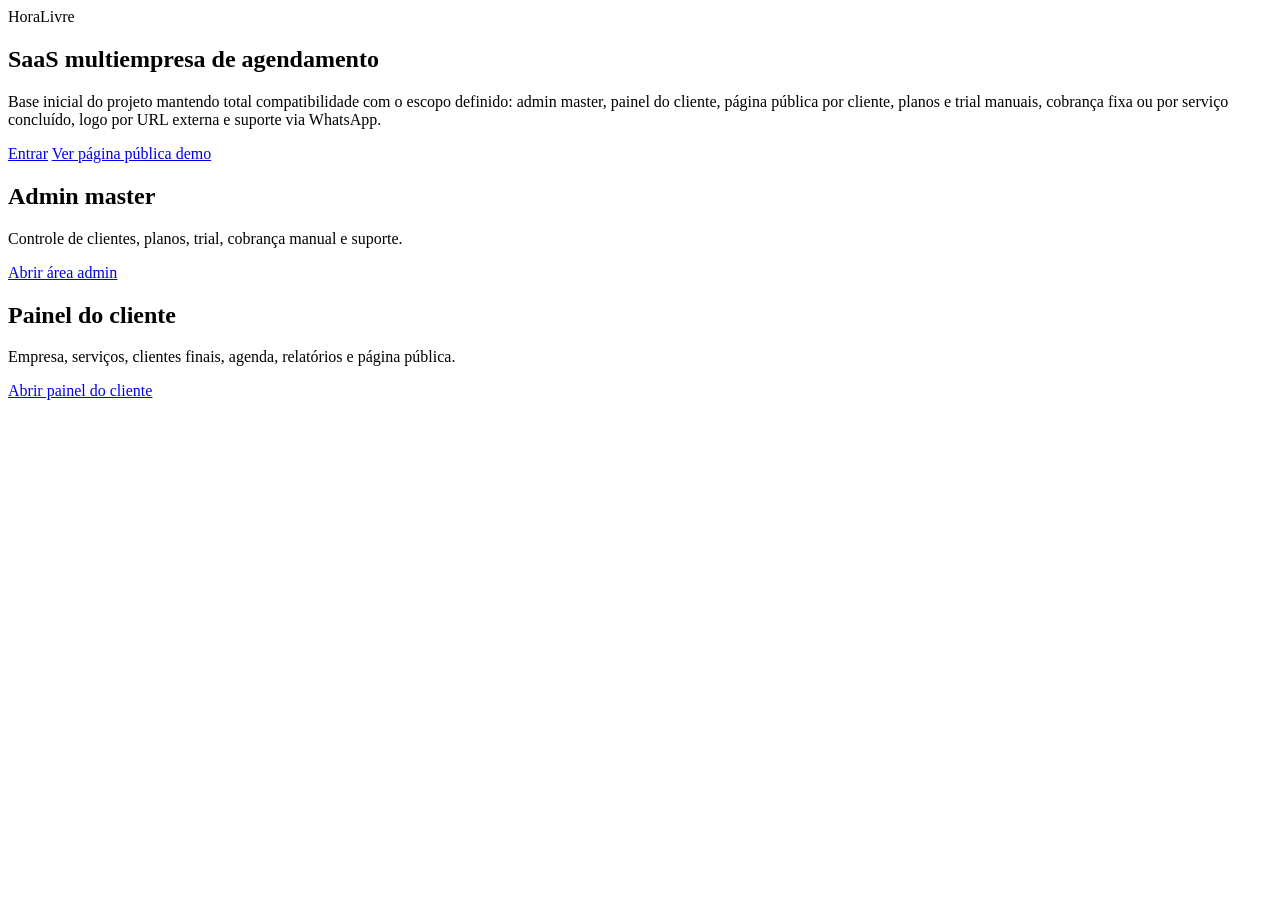
==== index.html @ 8f59cb92 "Criar index.html" ====
<!doctype html>
<html lang="pt-BR">
<head>
  <meta charset="utf-8">
  <meta name="viewport" content="width=device-width, initial-scale=1">
  <title>HoraLivre</title>
  <link rel="stylesheet" href="assets/css/global.css">
  <link rel="stylesheet" href="assets/css/components.css">
</head>
<body>
  <main class="landing">
    <section class="hero card">
      <span class="badge">HoraLivre</span>
      <h1>SaaS multiempresa de agendamento</h1>
      <p>
        Base inicial do projeto mantendo total compatibilidade com o escopo definido:
        admin master, painel do cliente, página pública por cliente, planos e trial manuais,
        cobrança fixa ou por serviço concluído, logo por URL externa e suporte via WhatsApp.
      </p>
      <div class="actions">
        <a class="button primary" href="login.html">Entrar</a>
        <a class="button" href="agendar.html?slug=demo-horalivre">Ver página pública demo</a>
      </div>
    </section>

    <section class="grid two-col">
      <article class="card">
        <h2>Admin master</h2>
        <p>Controle de clientes, planos, trial, cobrança manual e suporte.</p>
        <a class="link" href="admin.html">Abrir área admin</a>
      </article>
      <article class="card">
        <h2>Painel do cliente</h2>
        <p>Empresa, serviços, clientes finais, agenda, relatórios e página pública.</p>
        <a class="link" href="cliente.html">Abrir painel do cliente</a>
      </article>
    </section>
  </main>
</body>
</html>
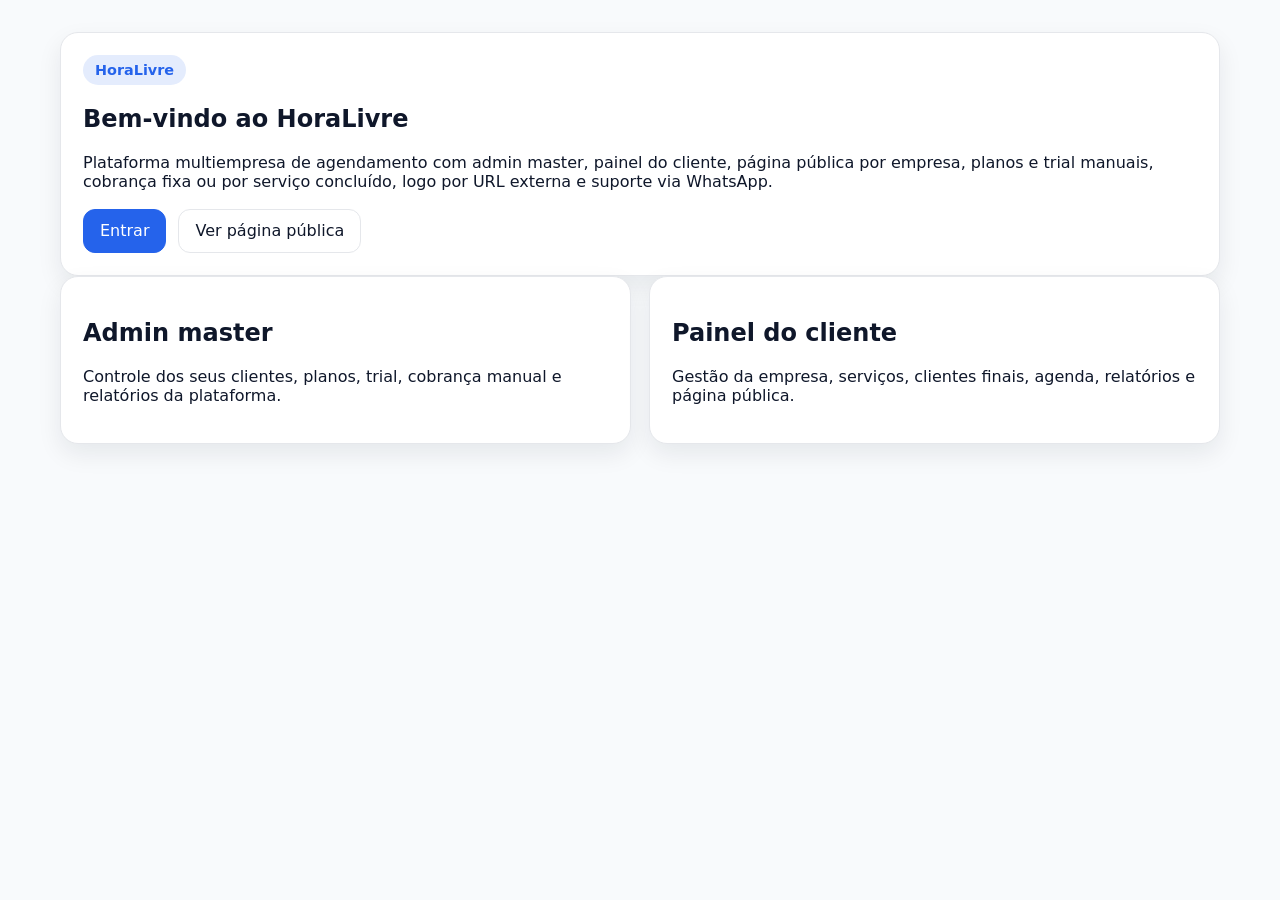
==== commit 119f2f4d: "Atualizar o index.html" ====
--- a/index.html
+++ b/index.html
@@ -4,35 +4,40 @@
   <meta charset="utf-8">
   <meta name="viewport" content="width=device-width, initial-scale=1">
   <title>HoraLivre</title>
-  <link rel="stylesheet" href="assets/css/global.css">
-  <link rel="stylesheet" href="assets/css/components.css">
+
+  <link rel="stylesheet" href="./assets/css/global.css">
+  <link rel="stylesheet" href="./assets/css/components.css">
 </head>
 <body>
   <main class="landing">
     <section class="hero card">
       <span class="badge">HoraLivre</span>
-      <h1>SaaS multiempresa de agendamento</h1>
+      <h1>Bem-vindo ao HoraLivre</h1>
       <p>
-        Base inicial do projeto mantendo total compatibilidade com o escopo definido:
-        admin master, painel do cliente, página pública por cliente, planos e trial manuais,
-        cobrança fixa ou por serviço concluído, logo por URL externa e suporte via WhatsApp.
+        Plataforma multiempresa de agendamento com admin master, painel do cliente,
+        página pública por empresa, planos e trial manuais, cobrança fixa ou por serviço concluído,
+        logo por URL externa e suporte via WhatsApp.
       </p>
+
       <div class="actions">
-        <a class="button primary" href="login.html">Entrar</a>
-        <a class="button" href="agendar.html?slug=demo-horalivre">Ver página pública demo</a>
+        <a class="button primary" href="./login.html">Entrar</a>
+        <a class="button" href="./agendar.html?slug=demo-horalivre">Ver página pública</a>
       </div>
     </section>
 
     <section class="grid two-col">
       <article class="card">
         <h2>Admin master</h2>
-        <p>Controle de clientes, planos, trial, cobrança manual e suporte.</p>
-        <a class="link" href="admin.html">Abrir área admin</a>
+        <p>
+          Controle dos seus clientes, planos, trial, cobrança manual e relatórios da plataforma.
+        </p>
       </article>
+
       <article class="card">
         <h2>Painel do cliente</h2>
-        <p>Empresa, serviços, clientes finais, agenda, relatórios e página pública.</p>
-        <a class="link" href="cliente.html">Abrir painel do cliente</a>
+        <p>
+          Gestão da empresa, serviços, clientes finais, agenda, relatórios e página pública.
+        </p>
       </article>
     </section>
   </main>
--- a/assets/css/global.css
+++ b/assets/css/global.css
@@ -0,0 +1,184 @@
+:root {
+  --bg: #0f172a;
+  --panel: #111827;
+  --panel-2: #1f2937;
+  --card: #ffffff;
+  --text: #0f172a;
+  --muted: #6b7280;
+  --line: #e5e7eb;
+  --primary: #2563eb;
+  --primary-strong: #1d4ed8;
+  --danger: #dc2626;
+  --success: #16a34a;
+  --surface: #f8fafc;
+  --shadow: 0 10px 25px rgba(15, 23, 42, 0.08);
+  --radius: 18px;
+  --radius-sm: 12px;
+  --max-width: 1200px;
+  --sidebar-width: 280px;
+  --font: Inter, ui-sans-serif, system-ui, -apple-system, BlinkMacSystemFont, "Segoe UI", sans-serif;
+}
+
+* {
+  box-sizing: border-box;
+}
+
+html {
+  scroll-behavior: smooth;
+}
+
+body {
+  margin: 0;
+  font-family: var(--font);
+  background: var(--surface);
+  color: var(--text);
+}
+
+a {
+  color: inherit;
+  text-decoration: none;
+}
+
+button,
+input,
+select,
+textarea {
+  font: inherit;
+}
+
+main {
+  width: 100%;
+}
+
+.landing,
+.public-page {
+  max-width: var(--max-width);
+  margin: 0 auto;
+  padding: 32px 20px 56px;
+}
+
+.center-page {
+  min-height: 100vh;
+  display: grid;
+  place-items: center;
+  padding: 24px;
+}
+
+.app-shell {
+  min-height: 100vh;
+  display: grid;
+  grid-template-columns: var(--sidebar-width) 1fr;
+}
+
+.sidebar {
+  background: var(--bg);
+  color: #fff;
+  padding: 28px 20px;
+  display: flex;
+  flex-direction: column;
+  justify-content: space-between;
+  gap: 24px;
+}
+
+.sidebar-title {
+  margin: 14px 0 6px;
+  font-size: 1.4rem;
+}
+
+.sidebar-subtitle {
+  margin: 0;
+  color: rgba(255, 255, 255, 0.72);
+}
+
+.sidebar-footer {
+  display: grid;
+  gap: 10px;
+}
+
+.content {
+  padding: 28px;
+}
+
+.page-header {
+  margin-bottom: 24px;
+}
+
+.eyebrow {
+  text-transform: uppercase;
+  letter-spacing: 0.08em;
+  color: var(--primary);
+  font-size: 0.8rem;
+  font-weight: 700;
+  margin: 0 0 6px;
+}
+
+.section {
+  margin-bottom: 24px;
+}
+
+.section-heading {
+  margin-bottom: 14px;
+}
+
+.section-heading h3 {
+  margin: 0 0 6px;
+}
+
+.grid {
+  display: grid;
+  gap: 18px;
+}
+
+.two-col {
+  grid-template-columns: repeat(2, minmax(0, 1fr));
+}
+
+.stack {
+  display: grid;
+  gap: 14px;
+}
+
+.small {
+  gap: 10px;
+}
+
+.top-gap {
+  margin-top: 16px;
+}
+
+.muted {
+  color: var(--muted);
+}
+
+.feedback {
+  min-height: 22px;
+  margin: 12px 0 0;
+  color: var(--muted);
+}
+
+.feedback.error {
+  color: var(--danger);
+}
+
+.feedback.success {
+  color: var(--success);
+}
+
+.auth-card {
+  width: 100%;
+  max-width: 460px;
+}
+
+@media (max-width: 960px) {
+  .app-shell {
+    grid-template-columns: 1fr;
+  }
+
+  .sidebar {
+    position: static;
+  }
+
+  .two-col {
+    grid-template-columns: 1fr;
+  }
+}
--- a/assets/css/components.css
+++ b/assets/css/components.css
@@ -0,0 +1,179 @@
+.card {
+  background: var(--card);
+  border: 1px solid var(--line);
+  border-radius: var(--radius);
+  box-shadow: var(--shadow);
+  padding: 22px;
+}
+
+.badge {
+  display: inline-flex;
+  align-items: center;
+  justify-content: center;
+  min-height: 30px;
+  padding: 0 12px;
+  border-radius: 999px;
+  background: rgba(37, 99, 235, 0.12);
+  color: var(--primary);
+  font-weight: 700;
+  font-size: 0.9rem;
+}
+
+.actions {
+  display: flex;
+  gap: 12px;
+  flex-wrap: wrap;
+  margin-top: 18px;
+}
+
+.button {
+  display: inline-flex;
+  justify-content: center;
+  align-items: center;
+  min-height: 44px;
+  padding: 0 16px;
+  border: 1px solid var(--line);
+  border-radius: var(--radius-sm);
+  background: #fff;
+  color: var(--text);
+  cursor: pointer;
+  transition: 0.2s ease;
+}
+
+.button:hover {
+  transform: translateY(-1px);
+}
+
+.button.primary {
+  background: var(--primary);
+  border-color: var(--primary);
+  color: #fff;
+}
+
+.button.primary:hover {
+  background: var(--primary-strong);
+  border-color: var(--primary-strong);
+}
+
+.button.danger {
+  background: var(--danger);
+  border-color: var(--danger);
+  color: #fff;
+}
+
+.link {
+  color: var(--primary);
+  font-weight: 600;
+}
+
+.nav-list {
+  display: grid;
+  gap: 8px;
+}
+
+.nav-link {
+  display: block;
+  padding: 12px 14px;
+  border-radius: 12px;
+  color: rgba(255, 255, 255, 0.82);
+  background: transparent;
+}
+
+.nav-link:hover,
+.nav-link.active {
+  background: rgba(255, 255, 255, 0.08);
+  color: #fff;
+}
+
+.stats-grid {
+  display: grid;
+  grid-template-columns: repeat(3, minmax(0, 1fr));
+  gap: 16px;
+}
+
+.stat-card {
+  background: #fff;
+  border: 1px solid var(--line);
+  border-radius: var(--radius);
+  padding: 18px;
+  box-shadow: var(--shadow);
+}
+
+.stat-label {
+  display: block;
+  color: var(--muted);
+  font-size: 0.92rem;
+  margin-bottom: 8px;
+}
+
+.stat-value {
+  font-size: 1.6rem;
+  line-height: 1.1;
+}
+
+.table-wrapper {
+  width: 100%;
+  overflow-x: auto;
+}
+
+.table {
+  width: 100%;
+  border-collapse: collapse;
+}
+
+.table th,
+.table td {
+  padding: 14px 10px;
+  border-bottom: 1px solid var(--line);
+  text-align: left;
+  vertical-align: top;
+}
+
+.table th {
+  color: var(--muted);
+  font-size: 0.9rem;
+  font-weight: 700;
+}
+
+.simple-list {
+  list-style: none;
+  margin: 0;
+  padding: 0;
+  display: grid;
+  gap: 12px;
+}
+
+.simple-list li {
+  padding: 14px 16px;
+  border: 1px solid var(--line);
+  border-radius: 14px;
+  background: #fff;
+}
+
+label {
+  display: grid;
+  gap: 8px;
+}
+
+input,
+select,
+textarea {
+  width: 100%;
+  min-height: 46px;
+  padding: 0 14px;
+  border: 1px solid var(--line);
+  border-radius: 12px;
+  background: #fff;
+}
+
+.divider {
+  height: 1px;
+  background: var(--line);
+  margin: 18px 0;
+}
+
+@media (max-width: 960px) {
+  .stats-grid {
+    grid-template-columns: 1fr;
+  }
+}
